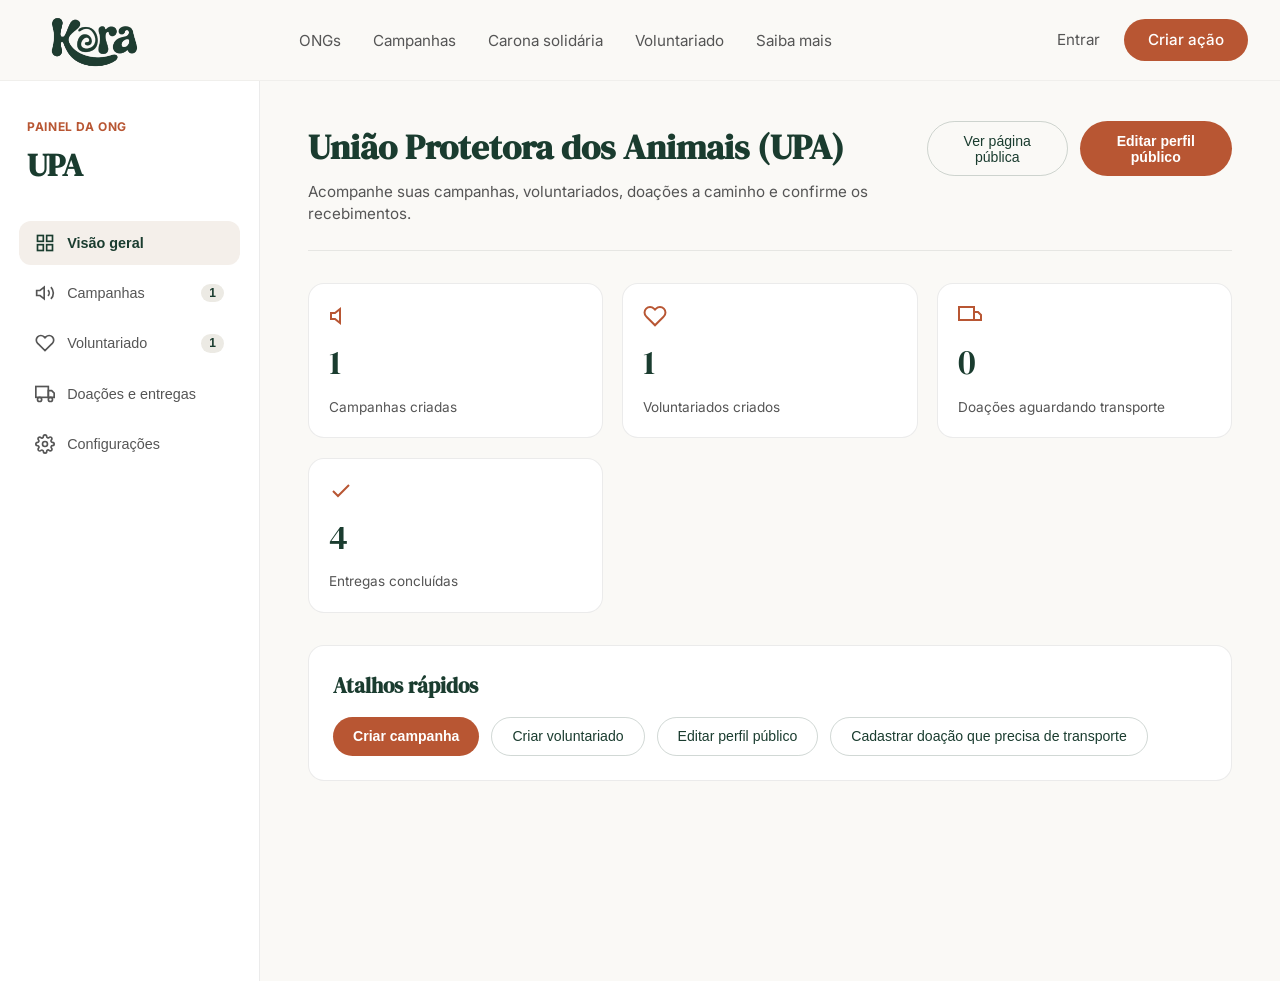
==== painel.ong/index.html @ 5bdf3739 "commit" ====
<!DOCTYPE html>
<html lang="pt-BR">

<head>
    <meta charset="UTF-8">
    <meta name="viewport" content="width=device-width, initial-scale=1.0">
    <title>Painel Administrativo - Ponte Solidária</title>

    <!-- 1º O CSS Global com os estilos do cabeçalho e logo -->
    <link rel="stylesheet" href="../global.css">
    <!-- 2º O CSS específico do Painel Administrativo -->
    <link rel="stylesheet" href="style.css">

    <link rel="preconnect" href="https://fonts.googleapis.com">
    <link rel="preconnect" href="https://fonts.gstatic.com" crossorigin>
    <link href="https://fonts.googleapis.com/css2?family=Inter:wght@400;500;600;700&family=DM+Serif+Display&display=swap" rel="stylesheet">
</head>

<body>

    <header class="header">
        <div class="header-container">
            <a href="../index.html" class="logo-link">
                <img src="../imagens/logo.png" alt="Logo Ponte Solidária" class="logo-img">
            </a>

            <nav class="nav-menu">
                <ul class="nav-list">
                    <li><a href="../ongs/ongs.html" class="nav-link">ONGs</a></li>
                    <li><a href="../campanhas/campanhas.html" class="nav-link">Campanhas</a></li>
                    <li><a href="../carona.solidaria/carona.html" class="nav-link">Carona solidária</a></li>
                    <li><a href="../voluntariado/voluntariado.html" class="nav-link">Voluntariado</a></li>
                    <li><a href="../saiba.mais.pdf" target="_blank" class="nav-link">Saiba mais</a></li>
                </ul>
            </nav>

            <div class="user-actions">
                <a href="../login/login.html" class="nav-link user-panel">Entrar</a>
                <a href="../cadastro/cadastro.html" class="btn-create-action" id="createActionBtn">Criar ação</a>
            </div>
        </div>
    </header>

    <div class="dashboard-container">
        <aside class="sidebar">
            <div class="sidebar-header">
                <span class="ong-label">PAINEL DA ONG</span>
                <h1 class="ong-name" id="sidebarOngName">--</h1>
            </div>

            <nav class="sidebar-nav">
                <button class="nav-item active" data-tab="visao-geral">
                    <svg width="20" height="20" viewBox="0 0 24 24" fill="none" stroke="currentColor" stroke-width="2">
                        <rect x="3" y="3" width="7" height="7"></rect>
                        <rect x="14" y="3" width="7" height="7"></rect>
                        <rect x="14" y="14" width="7" height="7"></rect>
                        <rect x="3" y="14" width="7" height="7"></rect>
                    </svg>
                    Visão geral
                </button>
                <button class="nav-item" data-tab="campanhas">
                    <svg width="20" height="20" viewBox="0 0 24 24" fill="none" stroke="currentColor" stroke-width="2">
                        <path d="M11 5L6 9H2v6h4l5 4V5z"></path>
                        <path d="M19.07 4.93a10 10 0 0 1 0 14.14M15.54 8.46a5 5 0 0 1 0 7.07"></path>
                    </svg>
                    Campanhas
                    <span class="badge" id="badgeCampanhas">0</span>
                </button>
                <button class="nav-item" data-tab="voluntariado">
                    <svg width="20" height="20" viewBox="0 0 24 24" fill="none" stroke="currentColor" stroke-width="2">
                        <path d="M20.84 4.61a5.5 5.5 0 0 0-7.78 0L12 5.67l-1.06-1.06a5.5 5.5 0 0 0-7.78 7.78l1.06 1.06L12 21.23l7.78-7.78 1.06-1.06a5.5 5.5 0 0 0 0-7.78z"></path>
                    </svg>
                    Voluntariado
                    <span class="badge" id="badgeVoluntariado">0</span>
                </button>
                <button class="nav-item" data-tab="doacoes">
                    <svg width="20" height="20" viewBox="0 0 24 24" fill="none" stroke="currentColor" stroke-width="2">
                        <rect x="1" y="3" width="15" height="13"></rect>
                        <polygon points="16 8 20 8 23 11 23 16 16 16 16 8"></polygon>
                        <circle cx="5.5" cy="18.5" r="2.5"></circle>
                        <circle cx="18.5" cy="18.5" r="2.5"></circle>
                    </svg>
                    Doações e entregas
                </button>
                <button class="nav-item" data-tab="configuracoes">
                    <svg width="20" height="20" viewBox="0 0 24 24" fill="none" stroke="currentColor" stroke-width="2">
                        <circle cx="12" cy="12" r="3"></circle>
                        <path d="M19.4 15a1.65 1.65 0 0 0 .33 1.82l.06.06a2 2 0 0 1 0 2.83 2 2 0 0 1-2.83 0l-.06-.06a1.65 1.65 0 0 0-1.82-.33 1.65 1.65 0 0 0-1 1.51V21a2 2 0 0 1-2 2 2 2 0 0 1-2-2v-.09A1.65 1.65 0 0 0 9 19.4a1.65 1.65 0 0 0-1.82.33l-.06.06a2 2 0 0 1-2.83 0 2 2 0 0 1 0-2.83l.06-.06a1.65 1.65 0 0 0 .33-1.82 1.65 1.65 0 0 0-1.51-1H3a2 2 0 0 1-2-2 2 2 0 0 1 2-2h.09A1.65 1.65 0 0 0 4.6 9a1.65 1.65 0 0 0-.33-1.82l-.06-.06a2 2 0 0 1 0-2.83 2 2 0 0 1 2.83 0l.06.06a1.65 1.65 0 0 0 1.82.33H9a1.65 1.65 0 0 0 1-1.51V3a2 2 0 0 1 2-2 2 2 0 0 1 2 2v.09a1.65 1.65 0 0 0 1 1.51 1.65 1.65 0 0 0 1.82-.33l.06-.06a2 2 0 0 1 2.83 0 2 2 0 0 1 0 2.83l-.06.06a1.65 1.65 0 0 0-.33 1.82V9a1.65 1.65 0 0 0 1.51 1H21a2 2 0 0 1 2 2 2 2 0 0 1-2 2h-.09a1.65 1.65 0 0 0-1.51 1z"></path>
                    </svg>
                    Configurações
                </button>
            </nav>
        </aside>

        <main class="main-content">

            <header class="content-header">
                <div class="header-info">
                    <h2 class="section-title" id="mainOngName">--</h2>
                    <p class="section-desc">Acompanhe suas campanhas, voluntariados, doações a caminho e confirme os recebimentos.</p>
                </div>
                <div class="header-actions">
                    <button class="btn-outline btn-ver-pagina-publica">Ver página pública</button>
                    <button class="btn-primary btn-editar-perfil-publico">Editar perfil público</button>
                </div>
            </header>

            <hr class="divider">

            <section id="visao-geral" class="tab-content active">
                <div class="stats-grid">
                    <div class="stat-card">
                        <svg width="24" height="24" viewBox="0 0 24 24" fill="none" stroke="#b85633" stroke-width="2">
                            <path d="M11 5L6 9H2v6h4l5 4V5z"></path>
                        </svg>
                        <span class="stat-number" id="statCampanhas">0</span>
                        <span class="stat-label">Campanhas criadas</span>
                    </div>
                    <div class="stat-card">
                        <svg width="24" height="24" viewBox="0 0 24 24" fill="none" stroke="#b85633" stroke-width="2">
                            <path d="M20.84 4.61a5.5 5.5 0 0 0-7.78 0L12 5.67l-1.06-1.06a5.5 5.5 0 0 0-7.78 7.78l1.06 1.06L12 21.23l7.78-7.78 1.06-1.06a5.5 5.5 0 0 0 0-7.78z"></path>
                        </svg>
                        <span class="stat-number" id="statVoluntariados">0</span>
                        <span class="stat-label">Voluntariados criados</span>
                    </div>
                    <div class="stat-card">
                        <svg width="24" height="24" viewBox="0 0 24 24" fill="none" stroke="#b85633" stroke-width="2">
                            <rect x="1" y="3" width="15" height="13"></rect>
                            <polygon points="16 8 20 8 23 11 23 16 16 16 16 8"></polygon>
                        </svg>
                        <span class="stat-number" id="statTransporte">0</span>
                        <span class="stat-label">Doações aguardando transporte</span>
                    </div>
                    <div class="stat-card">
                        <svg width="24" height="24" viewBox="0 0 24 24" fill="none" stroke="#b85633" stroke-width="2">
                            <polyline points="20 6 9 17 4 12"></polyline>
                        </svg>
                        <span class="stat-number" id="statConcluidas">0</span>
                        <span class="stat-label">Entregas concluídas</span>
                    </div>
                </div>

                <div class="quick-actions-box">
                    <h3 class="box-title">Atalhos rápidos</h3>
                    <div class="actions-flex">
                        <button class="btn-primary btn-abrir-campanha">Criar campanha</button>
                        <button class="btn-outline btn-abrir-voluntariado">Criar voluntariado</button>
                        <button class="btn-outline btn-editar-perfil-publico">Editar perfil público</button>
                        <button class="btn-outline">Cadastrar doação que precisa de transporte</button>
                    </div>
                </div>
            </section>

            <section id="campanhas" class="tab-content">
                <div class="section-top-row">
                    <div>
                        <h3 class="box-title">Sua Campanha Ativa</h3>
                        <p class="section-subtitle">Acompanhe e gerencie as arrecadações da sua ONG.</p>
                    </div>
                    <button class="btn-primary btn-abrir-campanha">Nova campanha</button>
                </div>
                <div id="campanhasContainer" class="campanhas-list"></div>
            </section>

            <section id="voluntariado" class="tab-content">
                <div class="section-top-row">
                    <div>
                        <h3 class="box-title">Oportunidades de voluntariado</h3>
                        <p class="section-subtitle">Ex.: "Ajudar em evento no sábado" ou "Separar doações por 2 horas".</p>
                    </div>
                    <button class="btn-primary btn-abrir-voluntariado" id="btnAbrirVoluntariado">Novo voluntariado</button>
                </div>
                <div id="voluntariadosContainer" class="voluntariados-list"></div>
            </section>

            <section id="doacoes" class="tab-content">
                <h3 class="box-title">Doações destinadas à sua ONG</h3>
                <p class="section-subtitle">Ao confirmar um recebimento, adicione uma foto e um agradecimento — a publicação aparece na aba de transparência do seu perfil público.</p>

                <div id="doacoesContainer" class="donations-grid"></div>
            </section>

            <section id="configuracoes" class="tab-content">
                <div class="config-grid">
                    <div class="config-card">
                        <div class="config-icon">⚙️</div>
                        <h4 class="config-title">Perfil da instituição</h4>
                        <p class="config-desc">Nome, CNPJ, descrição, contatos, PIX, capa e fotos.</p>
                        <button class="btn-outline-sm">Abrir</button>
                    </div>
                    <div class="config-card">
                        <div class="config-icon">⚙️</div>
                        <h4 class="config-title">Meu perfil pessoal</h4>
                        <p class="config-desc">Seus dados de contato e as causas que te movem.</p>
                        <button class="btn-outline-sm">Abrir</button>
                    </div>
                </div>
            </section>

        </main>
    </div>

    <!-- MODAL DE NOVO VOLUNTARIADO -->
    <div id="modalVoluntariado" class="modal-overlay">
        <div class="modal-content">
            <button class="modal-close" id="btnCloseModal">&times;</button>
            <h2 class="modal-title">Novo voluntariado</h2>

            <form id="formNovoVoluntariado">
                <div class="form-row">
                    <div class="form-group flex-2">
                        <label for="titulo">Título</label>
                        <input type="text" id="titulo" name="titulo" required>
                    </div>
                    <div class="form-group flex-1">
                        <label for="categoria">Categoria</label>
                        <select id="categoria" name="categoria">
                            <option value="Crianças">Crianças</option>
                            <option value="Animais">Animais</option>
                            <option value="Meio Ambiente">Meio Ambiente</option>
                            <option value="Educação">Educação</option>
                        </select>
                    </div>
                </div>

                <div class="form-group">
                    <label for="descricao">Descrição</label>
                    <textarea id="descricao" name="descricao" rows="4"></textarea>
                </div>

                <div class="form-row">
                    <div class="form-group flex-1">
                        <label for="cidade">Cidade</label>
                        <input type="text" id="cidade" name="cidade">
                    </div>
                    <div class="form-group flex-2">
                        <label for="local">Local</label>
                        <input type="text" id="local" name="local" placeholder="Sede da ONG, Rua X, 100">
                    </div>
                </div>

                <div class="form-row">
                    <div class="form-group flex-1">
                        <label for="dataHora">Data e hora</label>
                        <input type="datetime-local" id="dataHora" name="dataHora">
                    </div>
                    <div class="form-group flex-1">
                        <label for="duracao">Duração (horas)</label>
                        <input type="number" id="duracao" name="duracao" min="1">
                    </div>
                    <div class="form-group flex-1">
                        <label for="vagas">Vagas</label>
                        <input type="number" id="vagas" name="vagas" value="5" min="1">
                    </div>
                </div>

                <button type="submit" class="btn-publicar">Publicar</button>
            </form>
        </div>
    </div>

    <!-- MODAL DE NOVA CAMPANHA -->
    <div id="modalCampanha" class="modal-overlay">
        <div class="modal-content">
            <button class="modal-close" id="btnCloseModalCampanha">&times;</button>
            <h2 class="modal-title">Nova campanha</h2>

            <form id="formNovaCampanha">
                <div class="form-row">
                    <div class="form-group flex-2">
                        <label for="campanhaTitulo">Título da Campanha</label>
                        <input type="text" id="campanhaTitulo" name="titulo" required>
                    </div>
                    <div class="form-group flex-1">
                        <label for="campanhaCategoria">Categoria</label>
                        <select id="campanhaCategoria" name="categoria">
                            <option value="Alimentação">Alimentação</option>
                            <option value="Saúde">Saúde</option>
                            <option value="Abrigo">Abrigo</option>
                            <option value="Outros">Outros</option>
                        </select>
                    </div>
                </div>

                <div class="form-group">
                    <label for="campanhaDescricao">Descrição</label>
                    <textarea id="campanhaDescricao" name="descricao" rows="3" required></textarea>
                </div>

                <div class="form-row">
                    <div class="form-group flex-2">
                        <label for="campanhaItens">Itens Necessários</label>
                        <input type="text" id="campanhaItens" name="itens" placeholder="Ex: Ração, cobertas, agasalhos">
                    </div>
                    <div class="form-group flex-1">
                        <label for="campanhaMeta">Meta de Itens</label>
                        <input type="text" id="campanhaMeta" name="meta" placeholder="Ex: 100">
                    </div>
                </div>

                <button type="submit" class="btn-publicar">Criar Campanha</button>
            </form>
        </div>
    </div>

    <script src="script.js"></script>
</body>

</html>
---- global.css ----
/* ==========================================================================
   GLOBAL.CSS - Estilos compartilhados por todas as páginas
   ========================================================================== */

@import url('https://fonts.googleapis.com/css2?family=DM+Serif+Display&family=Inter:wght@300;400;500;600&display=swap');

/* --- VARIÁVEIS DE CORES E FONTES --- */
:root {
    --color-brand-green: #163B29;
    --color-brand-green-hover: #0f2b1d;
    --color-brand-terracotta: #B85633;
    --color-brand-terracotta-hover: #9c4526;

    --color-bg-page: #FAF9F6;
    --color-bg-alt: #F3EFE6;
    --color-bg-card: #ffffff;

    --color-text-main: #555555;
    --color-text-dark: #222222;
    --color-white: #ffffff;
    --color-border: #E5E7EB;

    --font-serif: 'DM Serif Display', Georgia, serif;
    --font-sans: 'Inter', system-ui, sans-serif;

    --max-width: 1300px;
}

/* --- RESET BÁSICO --- */
* {
    margin: 0;
    padding: 0;
    box-sizing: border-box;
}

body {
    font-family: var(--font-sans);
    background-color: var(--color-bg-page);
    color: var(--color-text-main);
    line-height: 1.5;
}

/* --- HEADER / CABEÇALHO --- */
.header {
    background-color: var(--color-bg-page);
    padding: 1.2rem 2rem;
    border-bottom: 1px solid rgba(0, 0, 0, 0.04);
    position: sticky;
    top: 0;
    z-index: 100;
}

.header-container {
    max-width: var(--max-width);
    margin: 0 auto;
    display: flex;
    align-items: center;
    justify-content: space-between;
}

/* --- LOGO --- */
.logo-link {
    display: flex;
    align-items: center;
    text-decoration: none;
}

.logo-img {
    height: 42px;
    width: auto;
    display: block;
    object-fit: contain;
    transform: scale(3.0);
    transform-origin: left center;
}

/* --- NAVEGAÇÃO --- */
.nav-list {
    display: flex;
    list-style: none;
    gap: 2rem;
}

.nav-link {
    text-decoration: none;
    color: var(--color-text-main);
    font-size: 0.95rem;
    transition: color 0.2s;
}

.nav-link:hover {
    color: var(--color-text-dark);
}

.user-actions {
    display: flex;
    align-items: center;
    gap: 1.5rem;
}

.btn-create-action {
    background-color: var(--color-brand-terracotta);
    color: var(--color-white);
    border: none;
    padding: 0.6rem 1.5rem;
    border-radius: 99px;
    font-weight: 500;
    font-size: 0.95rem;
    cursor: pointer;
    transition: background-color 0.2s;
    text-decoration: none;
}

.btn-create-action:hover {
    background-color: var(--color-brand-terracotta-hover);
}
---- painel.ong/style.css ----
@import url('https://fonts.googleapis.com/css2?family=DM+Serif+Display&family=Inter:wght@400;500;600;700&display=swap');

:root {
    --bg-page: #FAF9F6;
    --sidebar-bg: #FFFFFF;
    --primary-color: #b85633;
    --primary-hover: #9b4527;
    --text-dark: #1a3c2f;
    --text-muted: #555555;
    --border-color: rgba(0, 0, 0, 0.08);
    --card-bg: #FFFFFF;
    --accent-light: #f4efea;
}

* {
    margin: 0;
    padding: 0;
    box-sizing: border-box;
}

body {
    font-family: 'Inter', sans-serif;
    background-color: var(--bg-page);
    color: var(--text-muted);
}

.dashboard-container {
    display: flex;
    min-height: 100vh;
}

/* SIDEBAR */
.sidebar {
    width: 260px;
    background-color: var(--sidebar-bg);
    border-right: 1px solid var(--border-color);
    padding: 2rem 1.2rem;
    display: flex;
    flex-direction: column;
    flex-shrink: 0;
}

.sidebar-header {
    margin-bottom: 2rem;
    padding-left: 0.5rem;
}

.ong-label {
    font-size: 0.75rem;
    font-weight: 700;
    color: var(--primary-color);
    letter-spacing: 0.05em;
    text-transform: uppercase;
}

.ong-name {
    font-family: 'DM Serif Display', serif;
    font-size: 2rem;
    color: var(--text-dark);
    margin-top: 0.2rem;
}

.sidebar-nav {
    display: flex;
    flex-direction: column;
    gap: 0.4rem;
}

.nav-item {
    display: flex;
    align-items: center;
    gap: 0.75rem;
    padding: 0.75rem 1rem;
    background: none;
    border: none;
    border-radius: 12px;
    font-size: 0.9rem;
    font-weight: 500;
    color: var(--text-muted);
    cursor: pointer;
    text-align: left;
    width: 100%;
    transition: all 0.2s ease;
}

.nav-item:hover {
    background-color: var(--bg-page);
    color: var(--text-dark);
}

.nav-item.active {
    background-color: var(--accent-light);
    color: var(--text-dark);
    font-weight: 600;
}

.badge {
    margin-left: auto;
    background-color: #ECEAE4;
    color: var(--text-dark);
    font-size: 0.75rem;
    font-weight: 600;
    padding: 0.15rem 0.5rem;
    border-radius: 99px;
}

/* MAIN CONTENT */
.main-content {
    flex: 1;
    padding: 2.5rem 3rem;
    max-width: 1200px;
}

.content-header {
    display: flex;
    justify-content: space-between;
    align-items: flex-start;
    gap: 1.5rem;
    margin-bottom: 1.5rem;
}

.section-title {
    font-family: 'DM Serif Display', serif;
    font-size: 2.2rem;
    color: var(--text-dark);
    margin-bottom: 0.4rem;
}

.section-desc {
    font-size: 0.95rem;
    color: var(--text-muted);
}

.header-actions {
    display: flex;
    gap: 0.75rem;
}

.divider {
    border: none;
    border-top: 1px solid var(--border-color);
    margin-bottom: 2rem;
}

/* BOTÕES GLOBAIS */
.btn-primary {
    background-color: var(--primary-color);
    color: #FFFFFF;
    border: none;
    padding: 0.65rem 1.25rem;
    border-radius: 99px;
    font-weight: 600;
    font-size: 0.88rem;
    cursor: pointer;
    transition: background-color 0.2s;
}

.btn-primary:hover {
    background-color: var(--primary-hover);
}

.btn-outline {
    background-color: transparent;
    color: var(--text-dark);
    border: 1px solid rgba(26, 60, 47, 0.2);
    padding: 0.65rem 1.25rem;
    border-radius: 99px;
    font-weight: 500;
    font-size: 0.88rem;
    cursor: pointer;
    transition: background-color 0.2s;
}

.btn-outline:hover {
    background-color: #f7f5f0;
}

/* ABAS */
.tab-content {
    display: none;
}

.tab-content.active {
    display: block;
}

/* VISÃO GERAL */
.stats-grid {
    display: grid;
    grid-template-columns: repeat(auto-fit, minmax(220px, 1fr));
    gap: 1.2rem;
    margin-bottom: 2rem;
}

.stat-card {
    background: var(--card-bg);
    border: 1px solid var(--border-color);
    border-radius: 16px;
    padding: 1.25rem;
    display: flex;
    flex-direction: column;
    gap: 0.5rem;
}

.stat-number {
    font-family: 'DM Serif Display', serif;
    font-size: 2.2rem;
    color: var(--text-dark);
}

.stat-label {
    font-size: 0.85rem;
    color: var(--text-muted);
}

.quick-actions-box {
    background: var(--card-bg);
    border: 1px solid var(--border-color);
    border-radius: 16px;
    padding: 1.5rem;
}

.box-title {
    font-family: 'DM Serif Display', serif;
    font-size: 1.3rem;
    color: var(--text-dark);
    margin-bottom: 0.4rem;
}

.section-subtitle {
    font-size: 0.88rem;
    color: var(--text-muted);
    margin-bottom: 1.5rem;
}

.actions-flex {
    display: flex;
    flex-wrap: wrap;
    gap: 0.75rem;
    margin-top: 1rem;
}

.section-top-row {
    display: flex;
    justify-content: space-between;
    align-items: flex-start;
    margin-bottom: 1.5rem;
}

/* CARDS DE VOLUNTARIADO */
.vol-card {
    background: var(--card-bg);
    border: 1px solid var(--border-color);
    border-radius: 16px;
    padding: 1.25rem 1.5rem;
    display: flex;
    align-items: center;
    justify-content: space-between;
    gap: 1.5rem;
    margin-bottom: 1rem;
}

.vol-name {
    font-size: 1.1rem;
    font-weight: 600;
    color: var(--text-dark);
}

.vol-meta {
    font-size: 0.82rem;
    color: #777;
    display: block;
    margin: 0.2rem 0 0.4rem;
}

.vol-desc {
    font-size: 0.88rem;
    color: var(--text-muted);
}

.vol-status-box {
    display: flex;
    align-items: center;
    gap: 1rem;
}

.slots-info {
    display: flex;
    align-items: center;
    gap: 0.4rem;
    font-size: 0.85rem;
    color: var(--text-dark);
}

.btn-text {
    background: none;
    border: none;
    color: var(--primary-color);
    font-weight: 600;
    font-size: 0.85rem;
    cursor: pointer;
}

.btn-delete {
    background: #fdf2f2;
    color: #d93838;
    border: none;
    padding: 0.5rem 1rem;
    border-radius: 99px;
    font-weight: 600;
    font-size: 0.82rem;
    cursor: pointer;
}

/* CARDS DE DOAÇÃO */
.donations-grid {
    display: grid;
    grid-template-columns: repeat(auto-fill, minmax(280px, 1fr));
    gap: 1.2rem;
}

.donation-card {
    background: var(--card-bg);
    border: 1px solid var(--border-color);
    border-radius: 16px;
    padding: 1.25rem;
    display: flex;
    flex-direction: column;
    justify-content: space-between;
    gap: 1rem;
}

.don-header {
    display: flex;
    justify-content: space-between;
    align-items: flex-start;
}

.don-title {
    font-size: 1.1rem;
    font-weight: 600;
    color: var(--text-dark);
}

.don-badge {
    background-color: #ECEAE4;
    color: var(--text-dark);
    font-size: 0.75rem;
    padding: 0.25rem 0.6rem;
    border-radius: 99px;
    font-weight: 500;
}

.don-desc {
    font-size: 0.85rem;
    color: var(--text-muted);
}

.btn-don-action {
    background-color: var(--primary-color);
    color: #ffffff;
    border: none;
    padding: 0.6rem 1rem;
    border-radius: 99px;
    font-size: 0.82rem;
    font-weight: 600;
    cursor: pointer;
    width: 100%;
}

/* CONFIGURAÇÕES */
.config-grid {
    display: grid;
    grid-template-columns: repeat(auto-fill, minmax(300px, 1fr));
    gap: 1.2rem;
}

.config-card {
    background: var(--card-bg);
    border: 1px solid var(--border-color);
    border-radius: 16px;
    padding: 1.5rem;
}

.config-icon {
    font-size: 1.5rem;
    margin-bottom: 0.75rem;
}

.config-title {
    font-weight: 600;
    color: var(--text-dark);
    margin-bottom: 0.3rem;
}

.config-desc {
    font-size: 0.85rem;
    color: var(--text-muted);
    margin-bottom: 1.2rem;
}

.btn-outline-sm {
    background: transparent;
    border: 1px solid var(--border-color);
    padding: 0.4rem 1rem;
    border-radius: 99px;
    font-size: 0.82rem;
    font-weight: 500;
    cursor: pointer;
}

/* MODAL DE NOVO VOLUNTARIADO (POP-UP) */
.modal-overlay {
    position: fixed;
    top: 0;
    left: 0;
    width: 100vw;
    height: 100vh;
    background-color: rgba(0, 0, 0, 0.4);
    display: flex;
    align-items: center;
    justify-content: center;
    opacity: 0;
    visibility: hidden;
    transition: opacity 0.3s ease, visibility 0.3s ease;
    z-index: 1000;
}

.modal-overlay.active {
    opacity: 1;
    visibility: visible;
}

.modal-content {
    background-color: var(--bg-page);
    width: 90%;
    max-width: 650px;
    padding: 2.5rem;
    border-radius: 20px;
    box-shadow: 0 10px 30px rgba(0,0,0,0.15);
    position: relative;
}

.modal-close {
    position: absolute;
    top: 15px;
    right: 20px;
    background: none;
    border: none;
    font-size: 1.8rem;
    cursor: pointer;
    color: var(--text-muted);
}

.modal-title {
    font-family: 'DM Serif Display', serif;
    color: var(--text-dark);
    margin-bottom: 1.5rem;
}

.form-row {
    display: flex;
    gap: 1rem;
    margin-bottom: 1rem;
}

.form-group {
    display: flex;
    flex-direction: column;
    margin-bottom: 1rem;
}

.flex-1 { flex: 1; }
.flex-2 { flex: 2; }

.form-group label {
    font-size: 0.85rem;
    font-weight: 600;
    color: var(--text-dark);
    margin-bottom: 0.4rem;
}

.form-group input, 
.form-group select, 
.form-group textarea {
    width: 100%;
    padding: 0.6rem 0.8rem;
    border: 1px solid var(--border-color);
    border-radius: 8px;
    background-color: #ffffff;
    font-size: 0.9rem;
    outline: none;
    color: var(--text-dark);
}

.btn-publicar {
    background-color: var(--primary-color);
    color: #ffffff;
    border: none;
    padding: 0.7rem 2rem;
    border-radius: 99px;
    font-weight: bold;
    cursor: pointer;
    margin-top: 0.5rem;
    transition: background-color 0.2s;
}

.btn-publicar:hover {
    background-color: var(--primary-hover);
}







/* CARD DO PAINEL DA ONG */
.card-voluntariado-painel {
    background: #FFFFFF;
    border-radius: 20px;
    padding: 1.5rem;
    margin-bottom: 1.2rem;
    border: 1px solid rgba(0, 0, 0, 0.08);
}

.vol-titulo {
    font-family: 'DM Serif Display', Georgia, serif;
    color: #163B29;
    font-size: 1.35rem;
    margin-bottom: 0.2rem;
}

.vol-meta {
    font-size: 0.85rem;
    color: #777;
    margin-bottom: 0.6rem;
}

.vol-desc {
    font-size: 0.9rem;
    color: #444;
    margin-bottom: 1rem;
}

/* CAIXA BEGE INTERNA */
.vol-inscritos-box {
    background-color: #F8F6F0;
    border: 1px solid #EAE6DC;
    border-radius: 16px;
    padding: 1rem 1.2rem;
    margin-bottom: 1rem;
}

.vol-inscritos-header {
    display: flex;
    justify-content: space-between;
    align-items: center;
}

.vol-count {
    display: flex;
    align-items: center;
    gap: 0.5rem;
    color: #163B29;
    font-size: 0.9rem;
    font-weight: 600;
}

/* BOTÃO VER / OCULTAR INSCRITOS */
.btn-toggle-inscritos {
    background: transparent;
    border: none;
    color: #163B29;
    font-size: 0.875rem;
    font-weight: 600;
    cursor: pointer;
    padding: 0.4rem 1rem;
    border-radius: 99px;
    transition: all 0.2s;
}

/* ESTILO QUANDO EXPANDIDO (COM A BORDA EM VOLTA DO BOTÃO) */
.btn-toggle-inscritos.active {
    border: 1.5px solid #B85633;
    color: #163B29;
}

/* CARDS BRANCOS DOS INSCRITOS DENTRO DA CAIXA BEGE */
.lista-inscritos-content {
    margin-top: 1rem;
    display: flex;
    flex-direction: column;
    gap: 0.6rem;
}

.card-inscrito-item {
    background: #FFFFFF;
    border: 1px solid #EAE6DC;
    border-radius: 12px;
    padding: 1rem;
}

.inscrito-nome {
    font-size: 1rem;
    font-weight: 700;
    color: #163B29;
    margin-bottom: 0.2rem;
}

.inscrito-contato {
    font-size: 0.85rem;
    color: #666;
    margin-bottom: 0.3rem;
}

.inscrito-data {
    font-size: 0.8rem;
    color: #888;
}

/* BOTAO EXCLUIR */
.btn-excluir {
    background: transparent;
    border: none;
    color: #163B29;
    font-size: 0.85rem;
    cursor: pointer;
    padding: 0;
}

.btn-excluir:hover {
    text-decoration: underline;
    color: #B85633;
}


/* ALINHAMENTO FIXO DO CARD */
.card-voluntariado-painel {
    display: flex;
    justify-content: space-between;
    align-items: center;
    gap: 1.5rem;
}

.vol-content-left {
    flex: 1; /* Ocupa todo o espaço disponível na esquerda */
}

.vol-content-right {
    display: flex;
    align-items: center;
    gap: 1.5rem;
    margin-left: auto; /* Força todo o grupo a encostar na direita */
}

.vol-inscritos-box {
    margin-bottom: 0; /* Remove margem inferior para alinhar perfeitamente com o botão excluir */
}





/* CONTAINER DA CAMPANHA */
.card-campanha-painel {
    background: #FFFFFF;
    border-radius: 20px;
    padding: 1.5rem;
    margin-bottom: 1.5rem;
    border: 1px solid #EAE6DC;
}

.campanha-title-badge {
    display: flex;
    justify-content: space-between;
    align-items: center;
}

.campanha-titulo {
    font-family: 'DM Serif Display', Georgia, serif;
    color: #163B29;
    font-size: 1.4rem;
    margin: 0;
}

.badge-status {
    background: #E8F5E9;
    color: #2E7D32;
    padding: 0.2rem 0.8rem;
    border-radius: 20px;
    font-size: 0.8rem;
    font-weight: 600;
}

.badge-status.pausada {
    background: #FFF3E0;
    color: #E65100;
}

.campanha-desc {
    color: #555;
    margin: 0.5rem 0;
}

.campanha-meta-info p {
    margin: 0.2rem 0;
    font-size: 0.9rem;
    color: #333;
}

/* BOTÃO INICIAL DE EDITAR */
.btn-editar-campanha {
    background: #FFFFFF;
    border: 1px solid #CCCCCC;
    border-radius: 20px;
    padding: 0.5rem 1.2rem;
    font-size: 0.85rem;
    cursor: pointer;
    margin-top: 0.8rem;
}

/* CAIXA EXPANSÍVEL BORDADA */
.box-editar-campanha {
    margin-top: 1.2rem;
    border: 1px solid #E5E0D8;
    border-radius: 24px;
    padding: 1.5rem;
    background: #FAFAFA;
}

.edit-top-buttons {
    display: flex;
    gap: 1.5rem;
    align-items: center;
    margin-bottom: 1.5rem;
}

.btn-cancelar-edit {
    background: #FFFFFF;
    border: 1px solid #CCCCCC;
    border-radius: 20px;
    padding: 0.4rem 1rem;
    font-size: 0.85rem;
    cursor: pointer;
}

.btn-pausar-edit, .btn-excluir-edit {
    background: transparent;
    border: none;
    color: #163B29;
    font-size: 0.85rem;
    cursor: pointer;
}

.btn-excluir-edit:hover {
    color: #B85633;
}

.edit-form-title {
    font-family: 'DM Serif Display', Georgia, serif;
    color: #163B29;
    font-size: 1.5rem;
    margin-bottom: 1rem;
}

/* CAMPOS DO FORMULÁRIO */
.form-group {
    display: flex;
    flex-direction: column;
    gap: 0.3rem;
    margin-bottom: 1rem;
}

.form-group label {
    font-size: 0.85rem;
    font-weight: 600;
    color: #333;
}

.form-group input, .form-group select, .form-group textarea {
    border: 1px solid #DDD;
    border-radius: 12px;
    padding: 0.6rem 0.8rem;
    font-size: 0.9rem;
    background: #FFF;
    outline: none;
}

.form-row-2 {
    display: grid;
    grid-template-columns: 1fr 1fr;
    gap: 1rem;
}

/* BOTÃO ENVIAR FOTO */
.upload-btn-wrapper {
    position: relative;
    display: inline-block;
}

.btn-upload {
    border: 1px solid #CCC;
    background: #FFF;
    padding: 0.5rem 1rem;
    border-radius: 20px;
    font-size: 0.85rem;
    cursor: pointer;
    display: flex;
    align-items: center;
    gap: 0.4rem;
}

.upload-btn-wrapper input[type=file] {
    position: absolute;
    left: 0;
    top: 0;
    opacity: 0;
    width: 100%;
    height: 100%;
    cursor: pointer;
}

/* CAIXA BEGE DA META */
.box-meta-check {
    background: #F8F6F0;
    border-radius: 16px;
    padding: 1rem;
    margin-bottom: 1.2rem;
}

.checkbox-container {
    display: flex;
    align-items: center;
    gap: 0.5rem;
    font-size: 0.85rem;
    color: #333;
    cursor: pointer;
}

.margin-top-sm {
    margin-top: 0.8rem;
    margin-bottom: 0;
}

/* BOTÃO SALVAR ALTERAÇÕES */
.btn-salvar-alteracoes {
    background: #B85633;
    color: #FFFFFF;
    border: none;
    border-radius: 20px;
    padding: 0.7rem 1.8rem;
    font-size: 0.9rem;
    font-weight: 600;
    cursor: pointer;
}

.btn-salvar-alteracoes:hover {
    background: #A04728;
}




/* ESTILOS DO MODAL OVERLAY */
.modal-overlay {
    position: fixed;
    top: 0;
    left: 0;
    width: 100vw;
    height: 100vh;
    background: rgba(0, 0, 0, 0.4);
    display: none;
    align-items: center;
    justify-content: center;
    z-index: 1000;
}

.modal-overlay.active {
    display: flex;
}

.modal-container {
    background: #FAFAFA;
    border-radius: 24px;
    padding: 2rem;
    width: 90%;
    max-width: 650px;
    max-height: 90vh;
    overflow-y: auto;
    box-shadow: 0 10px 25px rgba(0, 0, 0, 0.15);
}

.modal-header {
    display: flex;
    justify-content: space-between;
    align-items: center;
    margin-bottom: 1.5rem;
}

.modal-header h2 {
    font-family: 'DM Serif Display', Georgia, serif;
    color: #163B29;
    font-size: 1.8rem;
    margin: 0;
}

.btn-fechar-modal {
    background: #B85633;
    color: #FFF;
    border: none;
    border-radius: 20px;
    padding: 0.4rem 1.2rem;
    font-size: 0.85rem;
    cursor: pointer;
}
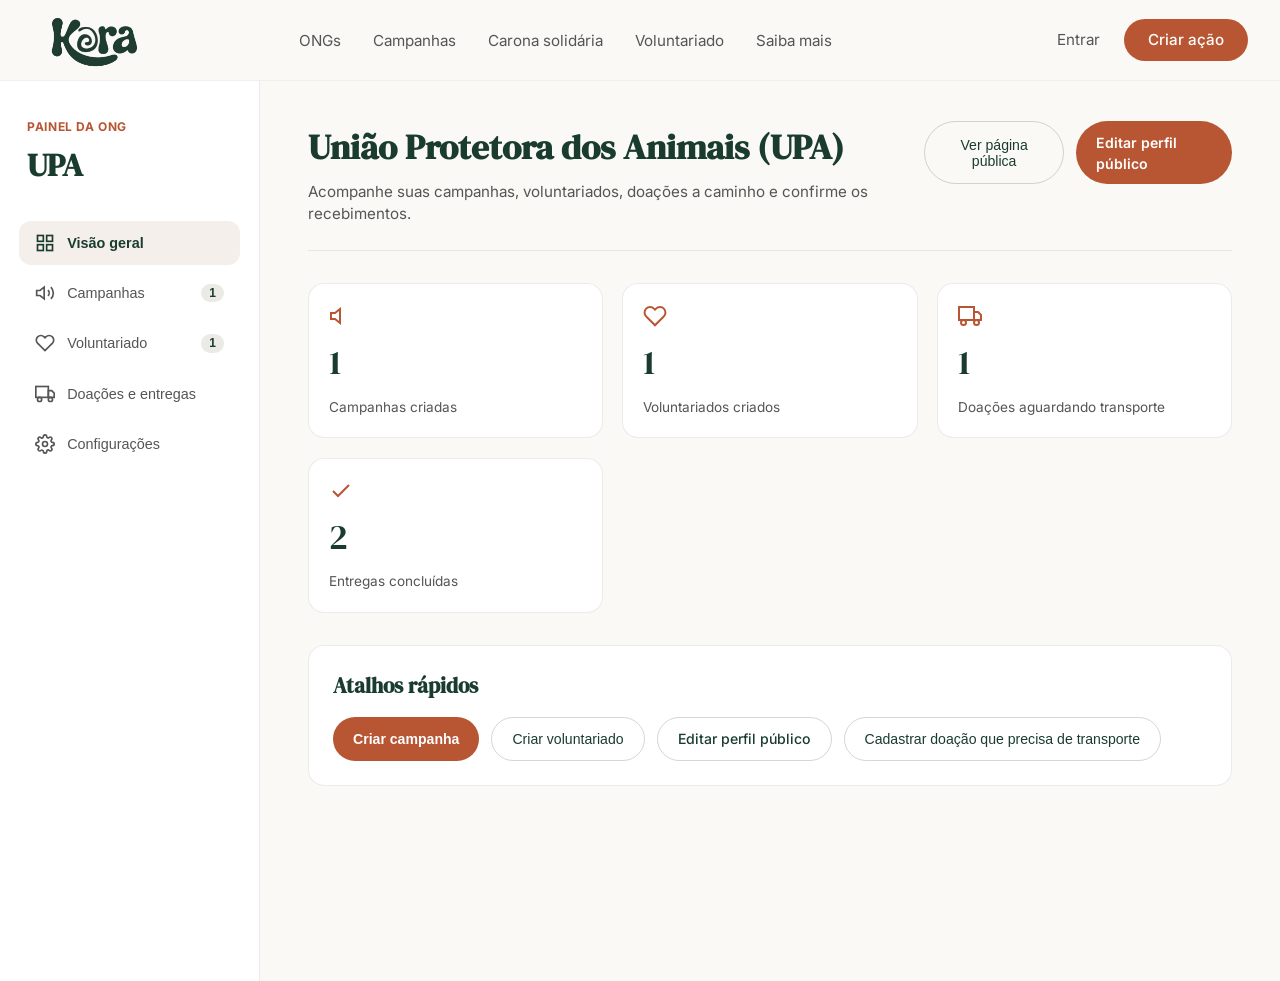
==== commit 8870c280: "Atualização do projeto" ====
--- a/painel.ong/index.html
+++ b/painel.ong/index.html
@@ -13,7 +13,9 @@
 
     <link rel="preconnect" href="https://fonts.googleapis.com">
     <link rel="preconnect" href="https://fonts.gstatic.com" crossorigin>
-    <link href="https://fonts.googleapis.com/css2?family=Inter:wght@400;500;600;700&family=DM+Serif+Display&display=swap" rel="stylesheet">
+    <link
+        href="https://fonts.googleapis.com/css2?family=Inter:wght@400;500;600;700&family=DM+Serif+Display&display=swap"
+        rel="stylesheet">
 </head>
 
 <body>
@@ -68,7 +70,9 @@
                 </button>
                 <button class="nav-item" data-tab="voluntariado">
                     <svg width="20" height="20" viewBox="0 0 24 24" fill="none" stroke="currentColor" stroke-width="2">
-                        <path d="M20.84 4.61a5.5 5.5 0 0 0-7.78 0L12 5.67l-1.06-1.06a5.5 5.5 0 0 0-7.78 7.78l1.06 1.06L12 21.23l7.78-7.78 1.06-1.06a5.5 5.5 0 0 0 0-7.78z"></path>
+                        <path
+                            d="M20.84 4.61a5.5 5.5 0 0 0-7.78 0L12 5.67l-1.06-1.06a5.5 5.5 0 0 0-7.78 7.78l1.06 1.06L12 21.23l7.78-7.78 1.06-1.06a5.5 5.5 0 0 0 0-7.78z">
+                        </path>
                     </svg>
                     Voluntariado
                     <span class="badge" id="badgeVoluntariado">0</span>
@@ -76,7 +80,7 @@
                 <button class="nav-item" data-tab="doacoes">
                     <svg width="20" height="20" viewBox="0 0 24 24" fill="none" stroke="currentColor" stroke-width="2">
                         <rect x="1" y="3" width="15" height="13"></rect>
-                        <polygon points="16 8 20 8 23 11 23 16 16 16 16 8"></polygon>
+                        <polygon points="16 8 20 8 23 11 23 16 16 16 8"></polygon>
                         <circle cx="5.5" cy="18.5" r="2.5"></circle>
                         <circle cx="18.5" cy="18.5" r="2.5"></circle>
                     </svg>
@@ -85,7 +89,9 @@
                 <button class="nav-item" data-tab="configuracoes">
                     <svg width="20" height="20" viewBox="0 0 24 24" fill="none" stroke="currentColor" stroke-width="2">
                         <circle cx="12" cy="12" r="3"></circle>
-                        <path d="M19.4 15a1.65 1.65 0 0 0 .33 1.82l.06.06a2 2 0 0 1 0 2.83 2 2 0 0 1-2.83 0l-.06-.06a1.65 1.65 0 0 0-1.82-.33 1.65 1.65 0 0 0-1 1.51V21a2 2 0 0 1-2 2 2 2 0 0 1-2-2v-.09A1.65 1.65 0 0 0 9 19.4a1.65 1.65 0 0 0-1.82.33l-.06.06a2 2 0 0 1-2.83 0 2 2 0 0 1 0-2.83l.06-.06a1.65 1.65 0 0 0 .33-1.82 1.65 1.65 0 0 0-1.51-1H3a2 2 0 0 1-2-2 2 2 0 0 1 2-2h.09A1.65 1.65 0 0 0 4.6 9a1.65 1.65 0 0 0-.33-1.82l-.06-.06a2 2 0 0 1 0-2.83 2 2 0 0 1 2.83 0l.06.06a1.65 1.65 0 0 0 1.82.33H9a1.65 1.65 0 0 0 1-1.51V3a2 2 0 0 1 2-2 2 2 0 0 1 2 2v.09a1.65 1.65 0 0 0 1 1.51 1.65 1.65 0 0 0 1.82-.33l.06-.06a2 2 0 0 1 2.83 0 2 2 0 0 1 0 2.83l-.06.06a1.65 1.65 0 0 0-.33 1.82V9a1.65 1.65 0 0 0 1.51 1H21a2 2 0 0 1 2 2 2 2 0 0 1-2 2h-.09a1.65 1.65 0 0 0-1.51 1z"></path>
+                        <path
+                            d="M19.4 15a1.65 1.65 0 0 0 .33 1.82l.06.06a2 2 0 0 1 0 2.83 2 2 0 0 1-2.83 0l-.06-.06a1.65 1.65 0 0 0-1.82-.33 1.65 1.65 0 0 0-1 1.51V21a2 2 0 0 1-2 2 2 2 0 0 1-2-2v-.09A1.65 1.65 0 0 0 9 19.4a1.65 1.65 0 0 0-1.82.33l-.06.06a2 2 0 0 1-2.83 0 2 2 0 0 1 0-2.83l.06-.06a1.65 1.65 0 0 0 .33-1.82 1.65 1.65 0 0 0-1.51-1H3a2 2 0 0 1-2-2 2 2 0 0 1 2-2h.09A1.65 1.65 0 0 0 4.6 9a1.65 1.65 0 0 0-.33-1.82l-.06-.06a2 2 0 0 1 0-2.83 2 2 0 0 1 2.83 0l.06.06a1.65 1.65 0 0 0 1.82.33H9a1.65 1.65 0 0 0 1-1.51V3a2 2 0 0 1 2-2 2 2 0 0 1 2 2v.09a1.65 1.65 0 0 0 1 1.51 1.65 1.65 0 0 0 1.82-.33l.06-.06a2 2 0 0 1 2.83 0 2 2 0 0 1 0 2.83l-.06.06a1.65 1.65 0 0 0-.33 1.82V9a1.65 1.65 0 0 0 1.51 1H21a2 2 0 0 1 2 2 2 2 0 0 1-2 2h-.09a1.65 1.65 0 0 0-1.51 1z">
+                        </path>
                     </svg>
                     Configurações
                 </button>
@@ -97,11 +103,14 @@
             <header class="content-header">
                 <div class="header-info">
                     <h2 class="section-title" id="mainOngName">--</h2>
-                    <p class="section-desc">Acompanhe suas campanhas, voluntariados, doações a caminho e confirme os recebimentos.</p>
+                    <p class="section-desc">Acompanhe suas campanhas, voluntariados, doações a caminho e confirme os
+                        recebimentos.</p>
                 </div>
                 <div class="header-actions">
                     <button class="btn-outline btn-ver-pagina-publica">Ver página pública</button>
-                    <button class="btn-primary btn-editar-perfil-publico">Editar perfil público</button>
+                    <a href="./editar-perfil-ong/index.html" class="btn-primary btn-editar-perfil-publico"
+                        style="text-decoration: none; display: inline-flex; align-items: center; justify-content: center;">Editar
+                        perfil público</a>
                 </div>
             </header>
 
@@ -118,7 +127,9 @@
                     </div>
                     <div class="stat-card">
                         <svg width="24" height="24" viewBox="0 0 24 24" fill="none" stroke="#b85633" stroke-width="2">
-                            <path d="M20.84 4.61a5.5 5.5 0 0 0-7.78 0L12 5.67l-1.06-1.06a5.5 5.5 0 0 0-7.78 7.78l1.06 1.06L12 21.23l7.78-7.78 1.06-1.06a5.5 5.5 0 0 0 0-7.78z"></path>
+                            <path
+                                d="M20.84 4.61a5.5 5.5 0 0 0-7.78 0L12 5.67l-1.06-1.06a5.5 5.5 0 0 0-7.78 7.78l1.06 1.06L12 21.23l7.78-7.78 1.06-1.06a5.5 5.5 0 0 0 0-7.78z">
+                            </path>
                         </svg>
                         <span class="stat-number" id="statVoluntariados">0</span>
                         <span class="stat-label">Voluntariados criados</span>
@@ -126,7 +137,9 @@
                     <div class="stat-card">
                         <svg width="24" height="24" viewBox="0 0 24 24" fill="none" stroke="#b85633" stroke-width="2">
                             <rect x="1" y="3" width="15" height="13"></rect>
-                            <polygon points="16 8 20 8 23 11 23 16 16 16 16 8"></polygon>
+                            <polygon points="16 8 20 8 23 11 23 16 16 16 8"></polygon>
+                            <circle cx="5.5" cy="18.5" r="2.5"></circle>
+                            <circle cx="18.5" cy="18.5" r="2.5"></circle>
                         </svg>
                         <span class="stat-number" id="statTransporte">0</span>
                         <span class="stat-label">Doações aguardando transporte</span>
@@ -145,7 +158,9 @@
                     <div class="actions-flex">
                         <button class="btn-primary btn-abrir-campanha">Criar campanha</button>
                         <button class="btn-outline btn-abrir-voluntariado">Criar voluntariado</button>
-                        <button class="btn-outline btn-editar-perfil-publico">Editar perfil público</button>
+                        <a href="./editar-perfil-ong/index.html" class="btn-outline btn-editar-perfil-publico"
+                            style="text-decoration: none; display: inline-flex; align-items: center; justify-content: center;">Editar
+                            perfil público</a>
                         <button class="btn-outline">Cadastrar doação que precisa de transporte</button>
                     </div>
                 </div>
@@ -166,18 +181,30 @@
                 <div class="section-top-row">
                     <div>
                         <h3 class="box-title">Oportunidades de voluntariado</h3>
-                        <p class="section-subtitle">Ex.: "Ajudar em evento no sábado" ou "Separar doações por 2 horas".</p>
-                    </div>
-                    <button class="btn-primary btn-abrir-voluntariado" id="btnAbrirVoluntariado">Novo voluntariado</button>
+                        <p class="section-subtitle">Ex.: "Ajudar em evento no sábado" ou "Separar doações por 2 horas".
+                        </p>
+                    </div>
+                    <button class="btn-primary btn-abrir-voluntariado" id="btnAbrirVoluntariado">Novo
+                        voluntariado</button>
                 </div>
                 <div id="voluntariadosContainer" class="voluntariados-list"></div>
             </section>
 
             <section id="doacoes" class="tab-content">
                 <h3 class="box-title">Doações destinadas à sua ONG</h3>
-                <p class="section-subtitle">Ao confirmar um recebimento, adicione uma foto e um agradecimento — a publicação aparece na aba de transparência do seu perfil público.</p>
+                <p class="section-subtitle">Ao confirmar um recebimento, adicione uma foto e um agradecimento — a
+                    publicação aparece na aba de transparência do seu perfil público.</p>
 
                 <div id="doacoesContainer" class="donations-grid"></div>
+
+                <!-- SEÇÃO DE GERENCIAMENTO DE TRANSPARÊNCIA -->
+                <div
+                    style="margin-top: 2.5rem; background: #fff; padding: 1.5rem; border-radius: 12px; border: 1px solid #e0e0e0;">
+                    <h3 class="box-title" style="margin-bottom: 0.25rem;">Gerenciar Postagens de Transparência</h3>
+                    <p class="section-subtitle" style="margin-bottom: 1.25rem;">Edite mensagens, troque fotos ou exclua
+                        publicações que foram enviadas para o seu perfil público.</p>
+                    <div id="listaTransparenciaPainel"></div>
+                </div>
             </section>
 
             <section id="configuracoes" class="tab-content">
@@ -186,13 +213,15 @@
                         <div class="config-icon">⚙️</div>
                         <h4 class="config-title">Perfil da instituição</h4>
                         <p class="config-desc">Nome, CNPJ, descrição, contatos, PIX, capa e fotos.</p>
-                        <button class="btn-outline-sm">Abrir</button>
+                        <a href="./editar-perfil-ong/index.html" class="btn-outline-sm btn-editar-perfil-publico"
+                            style="text-decoration: none; display: inline-flex; align-items: center; justify-content: center;">Abrir</a>
                     </div>
                     <div class="config-card">
                         <div class="config-icon">⚙️</div>
                         <h4 class="config-title">Meu perfil pessoal</h4>
                         <p class="config-desc">Seus dados de contato e as causas que te movem.</p>
-                        <button class="btn-outline-sm">Abrir</button>
+                        <a href="./editar-perfil-pessoal/index.html" class="btn-outline-sm"
+                            style="text-decoration: none; display: inline-flex; align-items: center; justify-content: center;">Abrir</a>
                     </div>
                 </div>
             </section>
@@ -303,6 +332,47 @@
         </div>
     </div>
 
+    <!-- MODAL DE EDITAR TRANSPARÊNCIA -->
+    <div id="modalEditarTransparencia"
+        style="display: none; position: fixed; inset: 0; background: rgba(0,0,0,0.5); z-index: 9999; align-items: center; justify-content: center;">
+        <div
+            style="background: #fff; width: 90%; max-width: 500px; padding: 1.5rem; border-radius: 12px; box-shadow: 0 10px 25px rgba(0,0,0,0.2);">
+            <h4 style="margin-bottom: 1rem; font-size: 1.2rem; color: #163B29;">Editar Postagem de Transparência</h4>
+
+            <input type="hidden" id="editTransparenciaId">
+
+            <div style="margin-bottom: 1rem;">
+                <label style="display: block; font-weight: 600; font-size: 0.85rem; margin-bottom: 4px;">Item /
+                    Título</label>
+                <input type="text" id="editItemNome"
+                    style="width: 100%; padding: 8px 12px; border: 1px solid #ccc; border-radius: 6px; box-sizing: border-box;">
+            </div>
+
+            <div style="margin-bottom: 1rem;">
+                <label style="display: block; font-weight: 600; font-size: 0.85rem; margin-bottom: 4px;">Mensagem de
+                    Agradecimento</label>
+                <textarea id="editMensagem" rows="3"
+                    style="width: 100%; padding: 8px 12px; border: 1px solid #ccc; border-radius: 6px; box-sizing: border-box; resize: vertical;"></textarea>
+            </div>
+
+            <div style="margin-bottom: 1.5rem;">
+                <label style="display: block; font-weight: 600; font-size: 0.85rem; margin-bottom: 4px;">Alterar Foto
+                    (Opcional)</label>
+                <input type="file" id="editFotoInput" accept="image/*" style="font-size: 0.85rem;">
+                <small style="display: block; color: #777; margin-top: 4px;">Deixe em branco para manter a foto
+                    atual.</small>
+            </div>
+
+            <div style="display: flex; justify-content: flex-end; gap: 10px;">
+                <button type="button" onclick="fecharModalEdicao()"
+                    style="padding: 8px 16px; border: 1px solid #ccc; background: transparent; border-radius: 6px; cursor: pointer;">Cancelar</button>
+                <button type="button" onclick="salvarEdicaoTransparencia()"
+                    style="padding: 8px 16px; border: none; background: #163B29; color: white; border-radius: 6px; font-weight: 600; cursor: pointer;">Salvar
+                    Alterações</button>
+            </div>
+        </div>
+    </div>
+
     <script src="script.js"></script>
 </body>
 
--- a/painel.ong/style.css
+++ b/painel.ong/style.css
@@ -916,3 +916,100 @@
 }
 
 
+
+/* FORMULÁRIO DE CONFIRMAÇÃO DE RECEBIMENTO */
+.confirm-form {
+    margin-top: 15px;
+    display: flex;
+    flex-direction: column;
+    gap: 12px;
+}
+
+.confirm-label {
+    font-size: 0.9rem;
+    font-weight: 600;
+    color: #333;
+    display: block;
+    margin-bottom: 4px;
+}
+
+.confirm-textarea {
+    width: 100%;
+    padding: 10px 14px;
+    border: 1px solid #dcdcdc;
+    border-radius: 8px;
+    font-family: inherit;
+    font-size: 0.9rem;
+    resize: vertical;
+    outline: none;
+    box-sizing: border-box;
+}
+
+.confirm-textarea:focus {
+    border-color: #b85633;
+}
+
+.upload-btn-label {
+    display: inline-flex;
+    align-items: center;
+    gap: 8px;
+    padding: 8px 16px;
+    border: 1px solid #dcdcdc;
+    border-radius: 6px;
+    background-color: #fcfcfc;
+    color: #333;
+    font-size: 0.88rem;
+    cursor: pointer;
+    width: fit-content;
+    transition: background 0.2s;
+}
+
+.upload-btn-label:hover {
+    background-color: #f0f0f0;
+}
+
+.confirm-actions {
+    display: flex;
+    align-items: center;
+    gap: 16px;
+    margin-top: 8px;
+}
+
+.btn-publicar-conf {
+    background-color: #b85633;
+    color: #fff;
+    border: none;
+    padding: 10px 20px;
+    border-radius: 6px;
+    font-weight: 600;
+    cursor: pointer;
+    font-size: 0.9rem;
+}
+
+.btn-publicar-conf:hover {
+    background-color: #a04524;
+}
+
+.btn-cancelar-conf {
+    background: transparent;
+    border: none;
+    color: #444;
+    cursor: pointer;
+    font-size: 0.9rem;
+}
+
+.btn-cancelar-conf:hover {
+    text-decoration: underline;
+}
+
+.preview-img-box {
+    max-width: 120px;
+    border-radius: 6px;
+    overflow: hidden;
+    margin-top: 6px;
+}
+
+.preview-img-box img {
+    width: 100%;
+    display: block;
+}
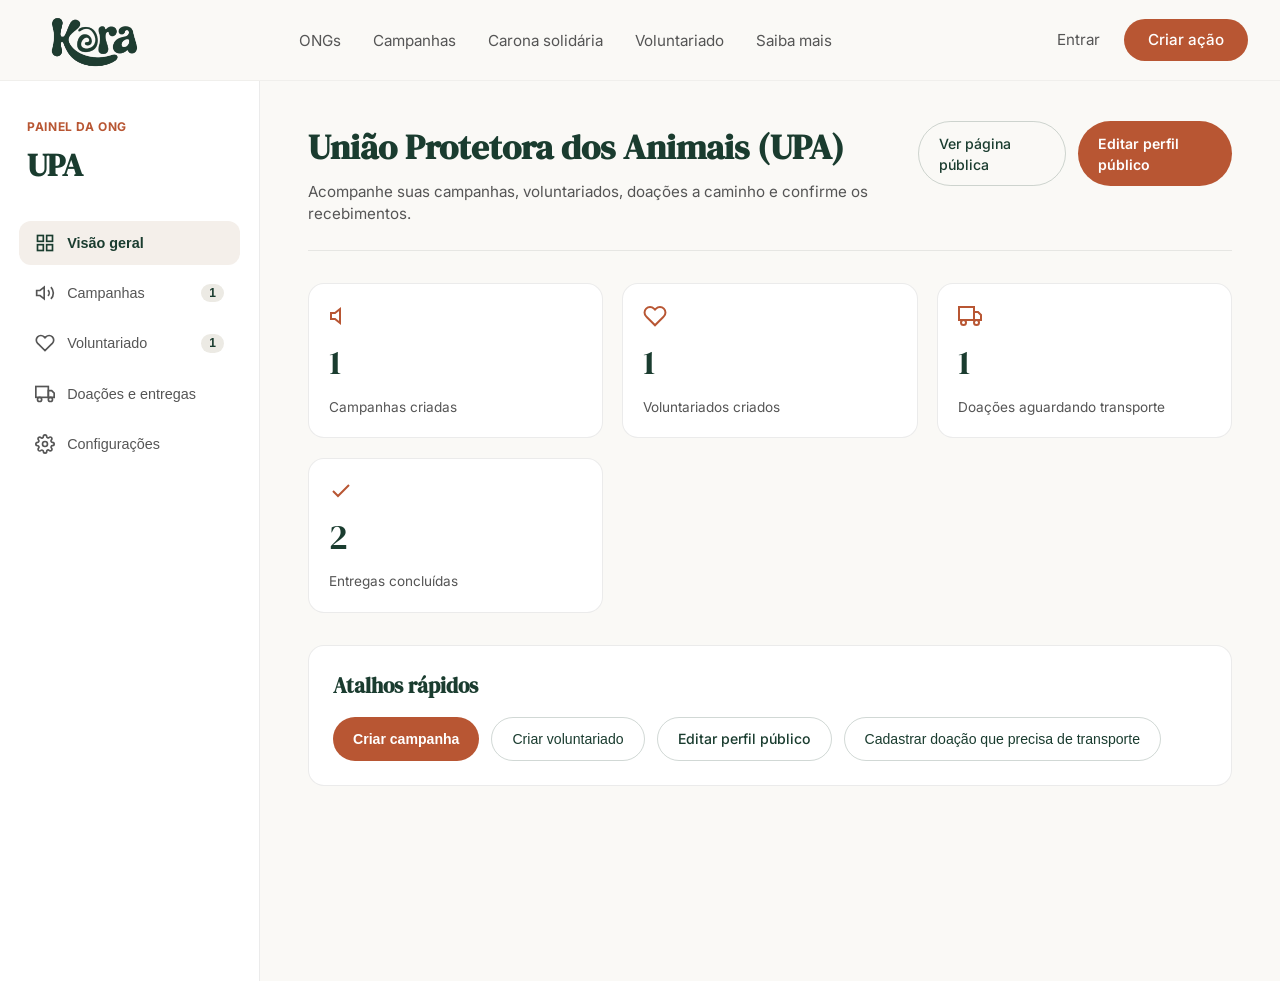
==== commit dc216e5c: "nova atualização" ====
--- a/painel.ong/index.html
+++ b/painel.ong/index.html
@@ -107,7 +107,9 @@
                         recebimentos.</p>
                 </div>
                 <div class="header-actions">
-                    <button class="btn-outline btn-ver-pagina-publica">Ver página pública</button>
+                    <a href="/perfil.ong/po.html" target="_blank" class="btn-outline btn-ver-pagina-publica"
+                        style="text-decoration: none; display: inline-flex; align-items: center; justify-content: center;">Ver
+                        página pública</a>
                     <a href="./editar-perfil-ong/index.html" class="btn-primary btn-editar-perfil-publico"
                         style="text-decoration: none; display: inline-flex; align-items: center; justify-content: center;">Editar
                         perfil público</a>
